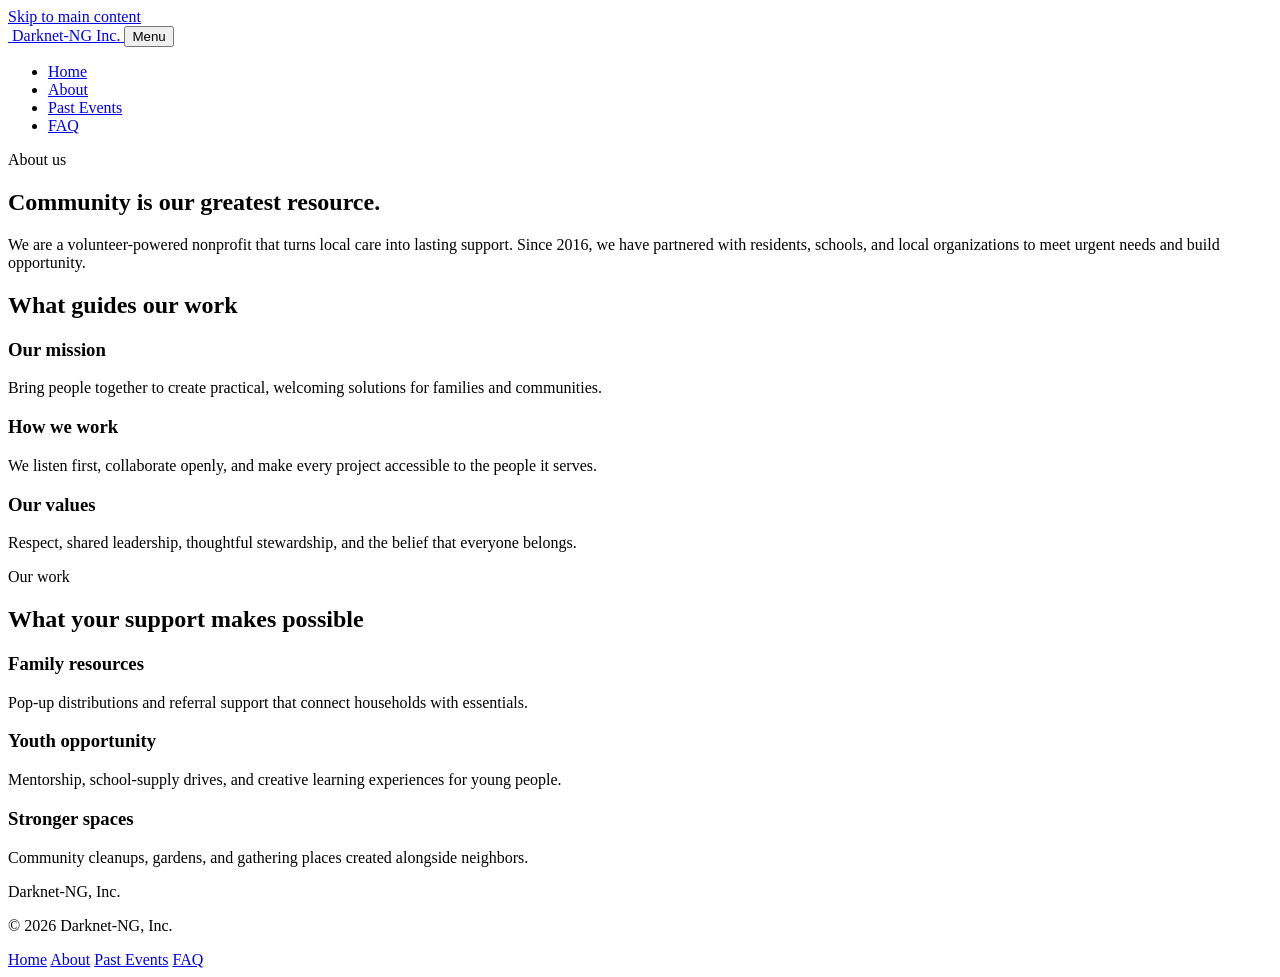
==== about.html @ 8bd70e62 "Added nonprofit pages" ====
<!doctype html>
<html lang="en">
<head>
  <meta charset="utf-8">
  <meta name="viewport" content="width=device-width, initial-scale=1">
  <meta name="description" content="Learn about Bright Horizons Collective, our mission, values, and community work.">
  <title>About | Darknet-NG</title>
  <link rel="icon" href="assets/images/logo.svg" type="image/svg+xml">
  <link rel="stylesheet" href="assets/css/styles.css">
</head>
<body>
  <a class="skip-link" href="#main-content">Skip to main content</a>
  <header class="site-header">
    <div class="header-inner">
      <a class="brand" href="index.html" aria-label="Bright Horizons Collective home">
        <img class="brand-mark" src="assets/images/logo.svg" alt="">
        <span class="brand-text">Darknet-NG Inc.</span>
      </a>
      <button class="menu-toggle" type="button" aria-expanded="false" aria-controls="primary-navigation">Menu</button>
      <nav id="primary-navigation" class="primary-navigation" aria-label="Primary navigation">
        <ul>
          <li><a href="index.html" aria-current="page">Home</a></li>
          <li><a class="active" href="about.html">About</a></li>
          <li><a href="events.html">Past Events</a></li>
          <li><a href="faq.html">FAQ</a></li>
        </ul>
      </nav>
    </div>
  </header>

  <main id="main-content">
    <section class="section page-intro">
      <div class="container narrow">
        <p class="eyebrow">About us</p>
        <h1>Community is our greatest resource.</h1>
        <p class="lead">We are a volunteer-powered nonprofit that turns local care into lasting support. Since 2016, we have partnered with residents, schools, and local organizations to meet urgent needs and build opportunity.</p>
      </div>
    </section>

    <section class="section section-alt" aria-labelledby="values-title">
      <div class="container">
        <h2 id="values-title">What guides our work</h2>
        <div class="grid three-columns">
          <article class="card">
            <h3>Our mission</h3>
            <p>Bring people together to create practical, welcoming solutions for families and communities.</p>
          </article>
          <article class="card">
            <h3>How we work</h3>
            <p>We listen first, collaborate openly, and make every project accessible to the people it serves.</p>
          </article>
          <article class="card">
            <h3>Our values</h3>
            <p>Respect, shared leadership, thoughtful stewardship, and the belief that everyone belongs.</p>
          </article>
        </div>
      </div>
    </section>

    <section class="section" aria-labelledby="impact-title">
      <div class="container">
        <div class="section-intro">
          <p class="eyebrow">Our work</p>
          <h2 id="impact-title">What your support makes possible</h2>
        </div>
        <div class="grid three-columns">
          <article class="card">
            <h3>Family resources</h3>
            <p>Pop-up distributions and referral support that connect households with essentials.</p>
          </article>
          <article class="card">
            <h3>Youth opportunity</h3>
            <p>Mentorship, school-supply drives, and creative learning experiences for young people.</p>
          </article>
          <article class="card">
            <h3>Stronger spaces</h3>
            <p>Community cleanups, gardens, and gathering places created alongside neighbors.</p>
          </article>
        </div>
      </div>
    </section>
  </main>

  <footer class="site-footer">
    <div class="footer-inner">
      <div>
        <div class="footer-brand">Darknet-NG, Inc.</div>
        <p class="copyright">© <span data-current-year>2026</span> Darknet-NG, Inc.</p>
      </div>
      <nav class="footer-navigation" aria-label="Footer navigation">
        <a href="index.html">Home</a>
        <a href="about.html">About</a>
        <a href="events.html">Past Events</a>
        <a href="faq.html">FAQ</a>
      </nav>
    </div>
  </footer>
  <script src="assets/js/main.js"></script>
</body>
</html>
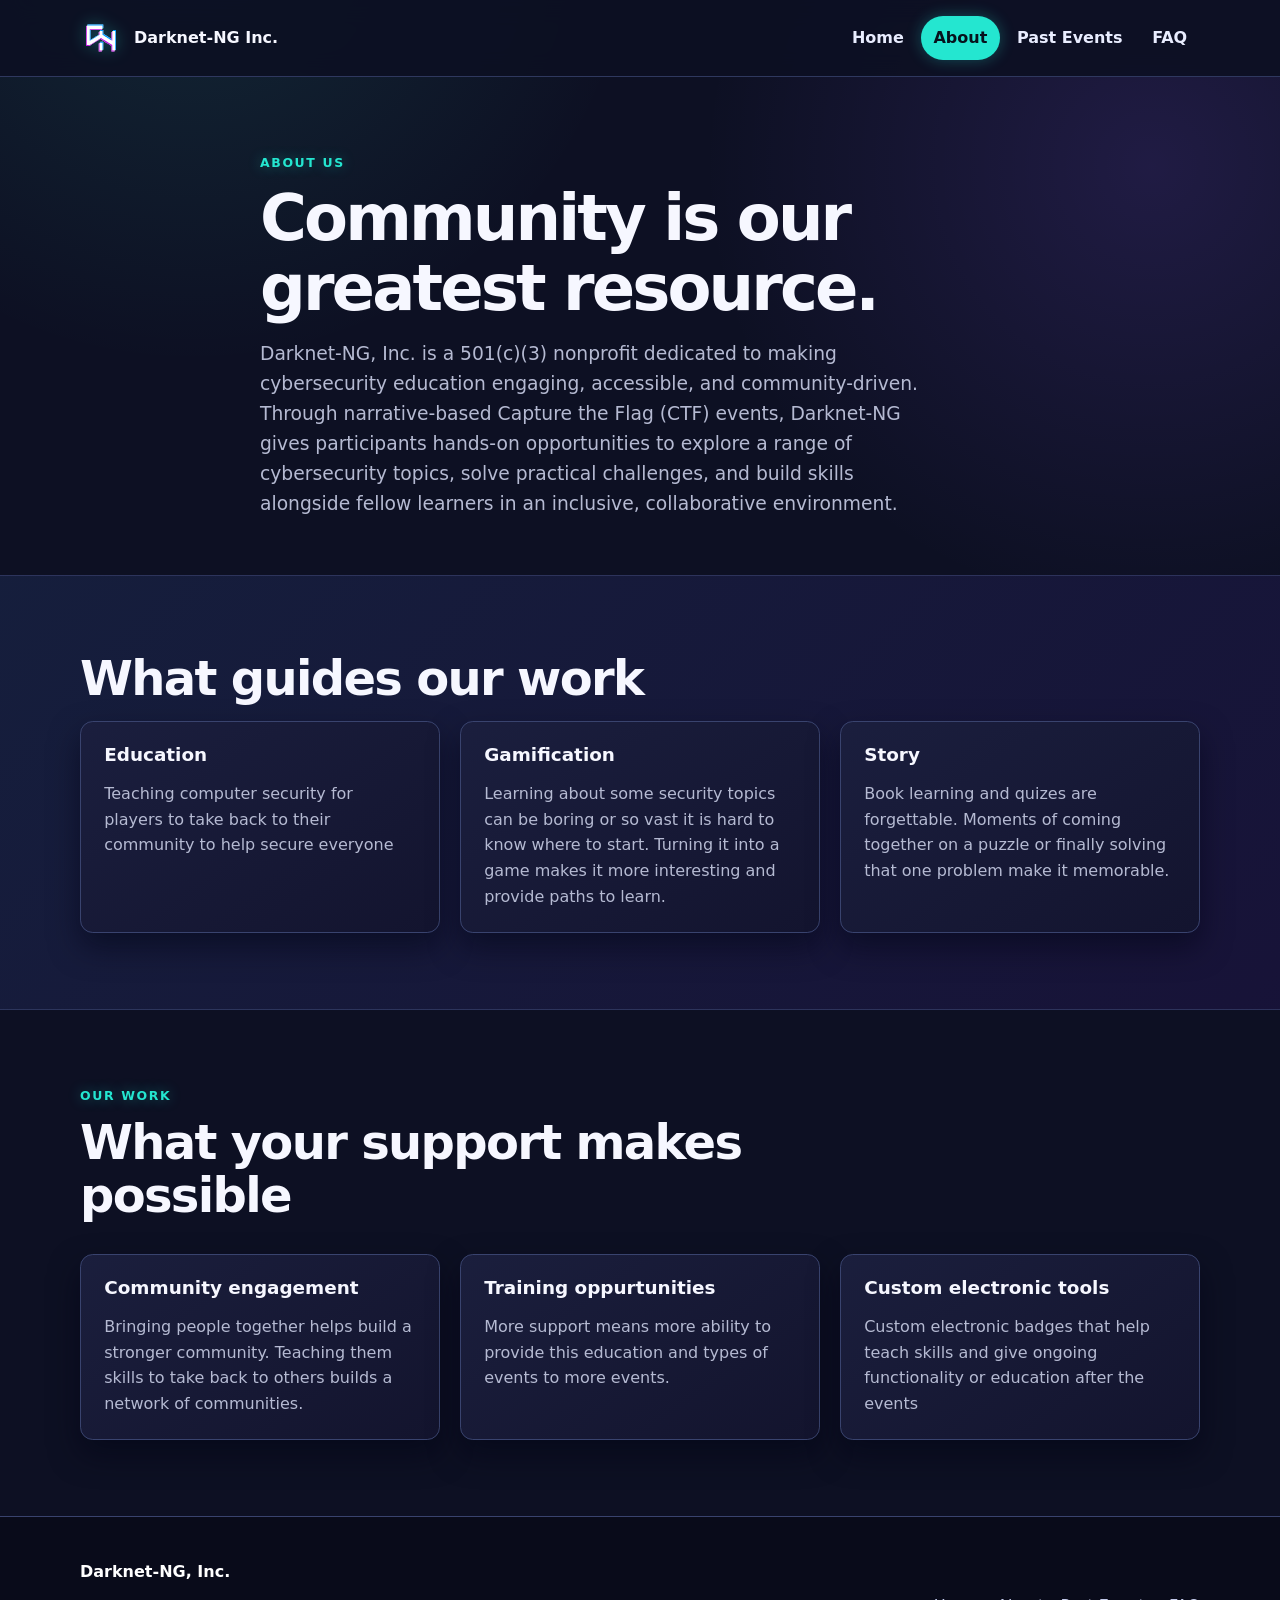
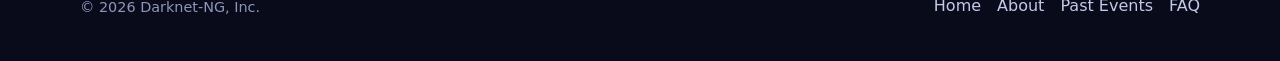
==== commit 651f268a: "Update about.html" ====
--- a/about.html
+++ b/about.html
@@ -33,7 +33,7 @@
       <div class="container narrow">
         <p class="eyebrow">About us</p>
         <h1>Community is our greatest resource.</h1>
-        <p class="lead">We are a volunteer-powered nonprofit that turns local care into lasting support. Since 2016, we have partnered with residents, schools, and local organizations to meet urgent needs and build opportunity.</p>
+        <p class="lead">Darknet-NG, Inc. is a 501(c)(3) nonprofit dedicated to making cybersecurity education engaging, accessible, and community-driven. Through narrative-based Capture the Flag (CTF) events, Darknet-NG gives participants hands-on opportunities to explore a range of cybersecurity topics, solve practical challenges, and build skills alongside fellow learners in an inclusive, collaborative environment.</p>
       </div>
     </section>
 
@@ -42,16 +42,16 @@
         <h2 id="values-title">What guides our work</h2>
         <div class="grid three-columns">
           <article class="card">
-            <h3>Our mission</h3>
-            <p>Bring people together to create practical, welcoming solutions for families and communities.</p>
+            <h3>Education</h3>
+            <p>Teaching computer security for players to take back to their community to help secure everyone</p>
           </article>
           <article class="card">
-            <h3>How we work</h3>
-            <p>We listen first, collaborate openly, and make every project accessible to the people it serves.</p>
+            <h3>Gamification</h3>
+            <p>Learning about some security topics can be boring or so vast it is hard to know where to start. Turning it into a game makes it more interesting and provide paths to learn.</p>
           </article>
           <article class="card">
-            <h3>Our values</h3>
-            <p>Respect, shared leadership, thoughtful stewardship, and the belief that everyone belongs.</p>
+            <h3>Story </h3>
+            <p>Book learning and quizes are forgettable. Moments of coming together on a puzzle or finally solving that one problem make it memorable.</p>
           </article>
         </div>
       </div>
@@ -65,16 +65,16 @@
         </div>
         <div class="grid three-columns">
           <article class="card">
-            <h3>Family resources</h3>
-            <p>Pop-up distributions and referral support that connect households with essentials.</p>
+            <h3>Community engagement</h3>
+            <p>Bringing people together helps build a stronger community. Teaching them skills to take back to others builds a network of communities.</p>
           </article>
           <article class="card">
-            <h3>Youth opportunity</h3>
-            <p>Mentorship, school-supply drives, and creative learning experiences for young people.</p>
+            <h3>Training oppurtunities</h3>
+            <p>More support means more ability to provide this education and types of events to more events.</p>
           </article>
           <article class="card">
-            <h3>Stronger spaces</h3>
-            <p>Community cleanups, gardens, and gathering places created alongside neighbors.</p>
+            <h3>Custom electronic tools</h3>
+            <p>Custom electronic badges that help teach skills and give ongoing functionality or education after the events</p>
           </article>
         </div>
       </div>
--- a/assets/css/styles.css
+++ b/assets/css/styles.css
@@ -0,0 +1,141 @@
+:root {
+  --navy: #111126;
+  --teal: #24e6d0;
+  --teal-dark: #13b8ae;
+  --mint: #162040;
+  --gold: #ffd36b;
+  --ink: #edf2ff;
+  --paper: #171a35;
+  --muted: #b5bad2;
+  --line: #39436e;
+  --violet: #8d5cff;
+  --magenta: #f34fce;
+  --shadow: 0 14px 30px rgba(2, 4, 20, .5);
+}
+
+* { box-sizing: border-box; }
+html { scroll-behavior: smooth; }
+
+body {
+  margin: 0;
+  min-width: 320px;
+  color: var(--ink);
+  background:
+    radial-gradient(circle at 15% -5%, rgba(65, 238, 210, .11), transparent 28rem),
+    radial-gradient(circle at 90% 10%, rgba(141, 92, 255, .15), transparent 28rem),
+    #0d1023;
+  font-family: Inter, ui-sans-serif, system-ui, -apple-system, BlinkMacSystemFont, "Segoe UI", sans-serif;
+  line-height: 1.6;
+}
+
+img { display: block; max-width: 100%; }
+a { color: inherit; }
+
+.skip-link {
+  position: fixed;
+  z-index: 100;
+  top: .75rem;
+  left: .75rem;
+  transform: translateY(-180%);
+  padding: .7rem 1rem;
+  border: 1px solid var(--teal);
+  border-radius: .4rem;
+  color: #07121c;
+  background: var(--teal);
+  font-weight: 800;
+  text-decoration: none;
+}
+.skip-link:focus { transform: translateY(0); }
+
+.container, .header-inner, .footer-inner { width: min(1120px, calc(100% - 2rem)); margin: 0 auto; }
+.narrow { width: min(760px, 100%); }
+
+.site-header {
+  position: sticky;
+  z-index: 10;
+  top: 0;
+  background: rgba(13, 16, 35, .9);
+  border-bottom: 1px solid rgba(57, 67, 110, .8);
+  backdrop-filter: blur(12px);
+}
+
+.header-inner { display: flex; min-height: 76px; align-items: center; justify-content: space-between; gap: 1rem; }
+.brand { display: inline-flex; flex-shrink: 0; align-items: center; gap: .75rem; color: #f6f7ff; font-weight: 800; text-decoration: none; }
+.brand-mark { width: 42px; height: 42px; filter: drop-shadow(0 0 8px rgba(36, 230, 208, .35)); }
+.brand-text { line-height: 1.05; }
+.brand-text small { display: block; margin-top: .25rem; color: var(--teal); font-size: .7rem; letter-spacing: .12em; text-transform: uppercase; }
+
+.primary-navigation ul, .footer-navigation { display: flex; align-items: center; gap: .25rem; margin: 0; padding: 0; list-style: none; }
+.primary-navigation a { display: block; padding: .55rem .8rem; border-radius: 999px; color: #e9edff; font-weight: 700; text-decoration: none; }
+.primary-navigation a:hover, .primary-navigation a:focus-visible, .primary-navigation a.active { color: #07121c; background: var(--teal); outline: none; box-shadow: 0 0 15px rgba(36, 230, 208, .3); }
+
+.menu-toggle { display: none; padding: .45rem .65rem; border: 1px solid var(--line); border-radius: .4rem; color: var(--ink); background: var(--paper); font: inherit; font-weight: 750; cursor: pointer; }
+main { min-height: 60vh; }
+
+.hero { display: grid; min-height: 590px; grid-template-columns: 1fr 1.05fr; align-items: center; gap: clamp(2rem, 5vw, 5.5rem); padding: 4.75rem 0; }
+.hero-copy { max-width: 620px; }
+.hero-art { width: 100%; border: 1px solid rgba(36, 230, 208, .32); border-radius: 1.1rem; filter: drop-shadow(0 18px 30px rgba(0, 0, 0, .38)); }
+
+.section { padding: 4.75rem 0; }
+.section-alt { background: linear-gradient(135deg, rgba(22, 32, 64, .88), rgba(24, 19, 59, .88)); border-top: 1px solid rgba(57, 67, 110, .65); border-bottom: 1px solid rgba(57, 67, 110, .65); }
+.page-intro { padding-bottom: 2.5rem; }
+.error-page { display: grid; min-height: 48vh; align-items: center; }
+
+.eyebrow { margin: 0 0 .6rem; color: var(--teal); font-size: .78rem; font-weight: 850; letter-spacing: .13em; text-shadow: 0 0 13px rgba(36, 230, 208, .38); text-transform: uppercase; }
+h1, h2, h3 { margin: 0 0 1rem; color: #f6f7ff; line-height: 1.1; }
+h1 { font-size: clamp(2.55rem, 5vw, 4.75rem); letter-spacing: -.045em; }
+h2 { font-size: clamp(2rem, 4vw, 3rem); letter-spacing: -.035em; }
+h3 { font-size: 1.15rem; }
+p { margin: 0 0 1rem; }
+.lead { max-width: 42rem; color: var(--muted); font-size: 1.17rem; }
+
+.button { display: inline-block; margin-top: .75rem; padding: .8rem 1.15rem; border: 1px solid rgba(36, 230, 208, .6); border-radius: .55rem; color: #07121c; background: var(--teal); box-shadow: 0 0 18px rgba(36, 230, 208, .24); font-weight: 800; text-decoration: none; }
+.button:hover, .button:focus-visible { background: #7af8e8; outline: 3px solid rgba(36, 230, 208, .2); outline-offset: 3px; }
+
+.section-intro { max-width: 45rem; margin-bottom: 2rem; }
+.grid { display: grid; gap: 1.25rem; }
+.three-columns { grid-template-columns: repeat(3, 1fr); }
+.card { padding: 1.45rem; border: 1px solid var(--line); border-radius: .8rem; background: linear-gradient(145deg, rgba(27, 31, 62, .95), rgba(19, 20, 46, .95)); box-shadow: var(--shadow); }
+.card p { margin-bottom: 0; color: var(--muted); }
+
+.event-list { display: grid; gap: 1rem; }
+.event { display: grid; grid-template-columns: 105px 1fr; overflow: hidden; border: 1px solid var(--line); border-radius: .8rem; background: var(--paper); box-shadow: var(--shadow); }
+.event-date { display: grid; place-items: center; padding: 1rem; color: #fff; background: linear-gradient(160deg, #24275a, #6b3cc8); font-weight: 800; text-align: center; }
+.event-date span { display: block; color: var(--gold); font-size: 1.75rem; line-height: 1; }
+.event-copy { padding: 1.35rem 1.5rem; }
+.event-copy h2 { margin-bottom: .35rem; font-size: 1.3rem; }
+.event-copy p { margin: 0; color: var(--muted); }
+
+.faq-list { display: grid; gap: .8rem; }
+details { padding: 1rem 1.15rem; border: 1px solid var(--line); border-radius: .65rem; background: linear-gradient(145deg, rgba(27, 31, 62, .95), rgba(19, 20, 46, .95)); }
+summary { color: #f6f7ff; font-weight: 750; cursor: pointer; }
+details p { margin: .75rem 0 0; color: var(--muted); }
+
+.site-footer { padding: 2.6rem 0; color: #c3cae9; background: #090b1a; border-top: 1px solid var(--line); }
+.footer-inner { display: flex; align-items: flex-end; justify-content: space-between; gap: 2rem; }
+.footer-brand { color: #fff; font-weight: 800; }
+.copyright { margin: .7rem 0 0; color: #8d96ba; font-size: .9rem; }
+.footer-navigation { flex-wrap: wrap; gap: 1rem; }
+.footer-navigation a { color: #c3cae9; text-decoration: none; }
+.footer-navigation a:hover, .footer-navigation a:focus-visible { color: var(--teal); }
+
+@media (max-width: 760px) {
+  .header-inner { position: relative; min-height: 68px; }
+  .menu-toggle { display: block; }
+  .primary-navigation { display: none; position: absolute; top: calc(100% + 1px); right: 0; left: 0; padding: .75rem 1rem 1rem; border-bottom: 1px solid var(--line); background: #10132a; box-shadow: var(--shadow); }
+  .primary-navigation.is-open { display: block; }
+  .primary-navigation ul { align-items: stretch; flex-direction: column; }
+  .primary-navigation a { padding: .7rem .8rem; }
+  .hero { min-height: auto; grid-template-columns: 1fr; padding: 3.4rem 0; }
+  .hero-art { width: min(530px, 100%); margin: 0 auto; }
+  .three-columns { grid-template-columns: 1fr; }
+  .footer-inner { align-items: flex-start; flex-direction: column; }
+}
+
+@media (max-width: 450px) {
+  .brand-text { font-size: .92rem; }
+  .brand-mark { width: 34px; height: 34px; }
+  .event { grid-template-columns: 82px 1fr; }
+  .event-date span { font-size: 1.4rem; }
+  .event-copy { padding: 1.2rem; }
+}
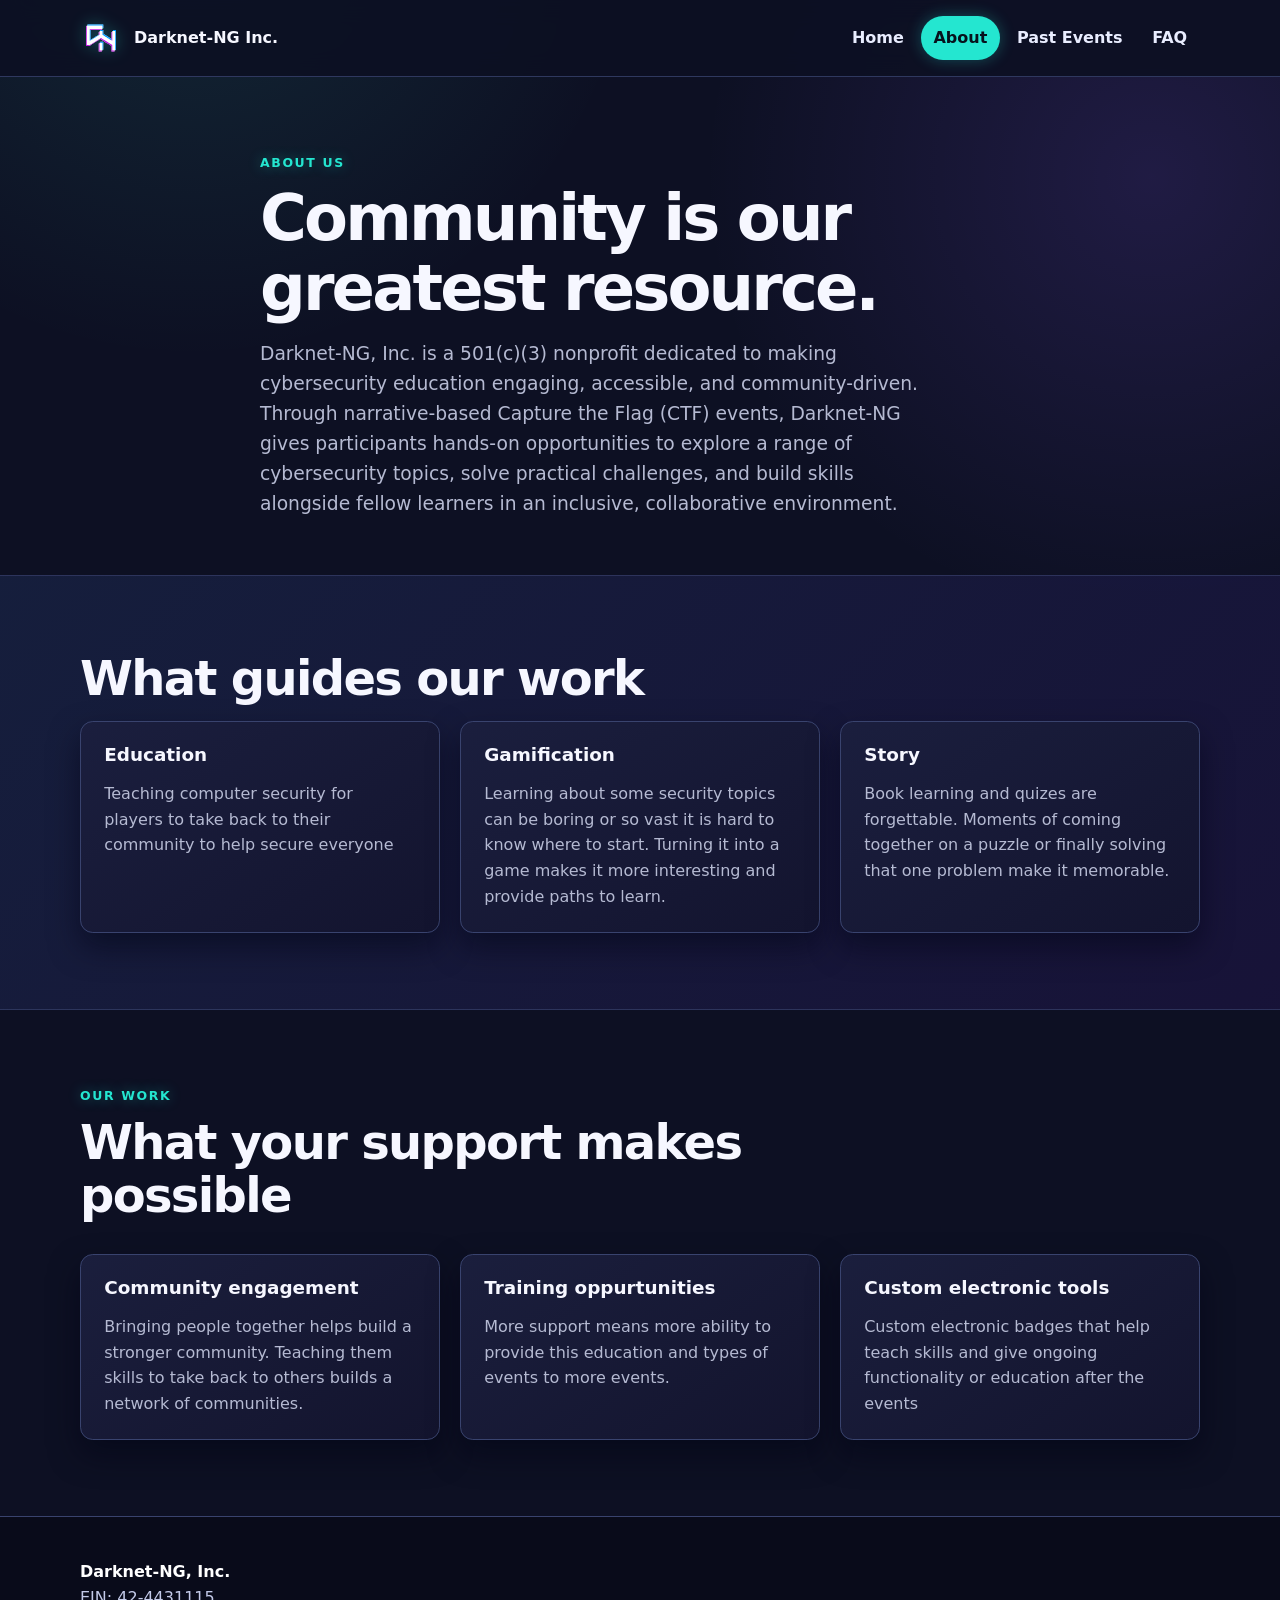
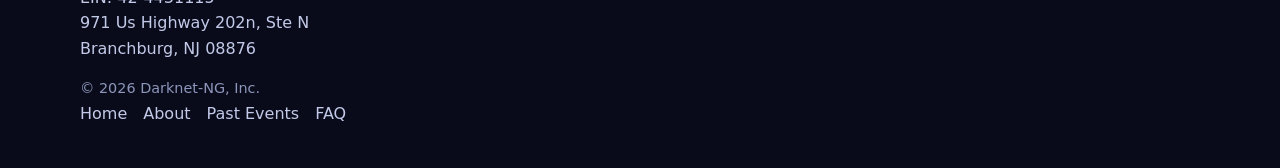
==== commit 342d2d53: "Update about.html Added Address" ====
--- a/about.html
+++ b/about.html
@@ -85,6 +85,9 @@
     <div class="footer-inner">
       <div>
         <div class="footer-brand">Darknet-NG, Inc.</div>
+        <div><p>EIN: 42-4431115<br>
+        971 Us Highway 202n, Ste N<br>
+        Branchburg, NJ 08876<br>
         <p class="copyright">© <span data-current-year>2026</span> Darknet-NG, Inc.</p>
       </div>
       <nav class="footer-navigation" aria-label="Footer navigation">
